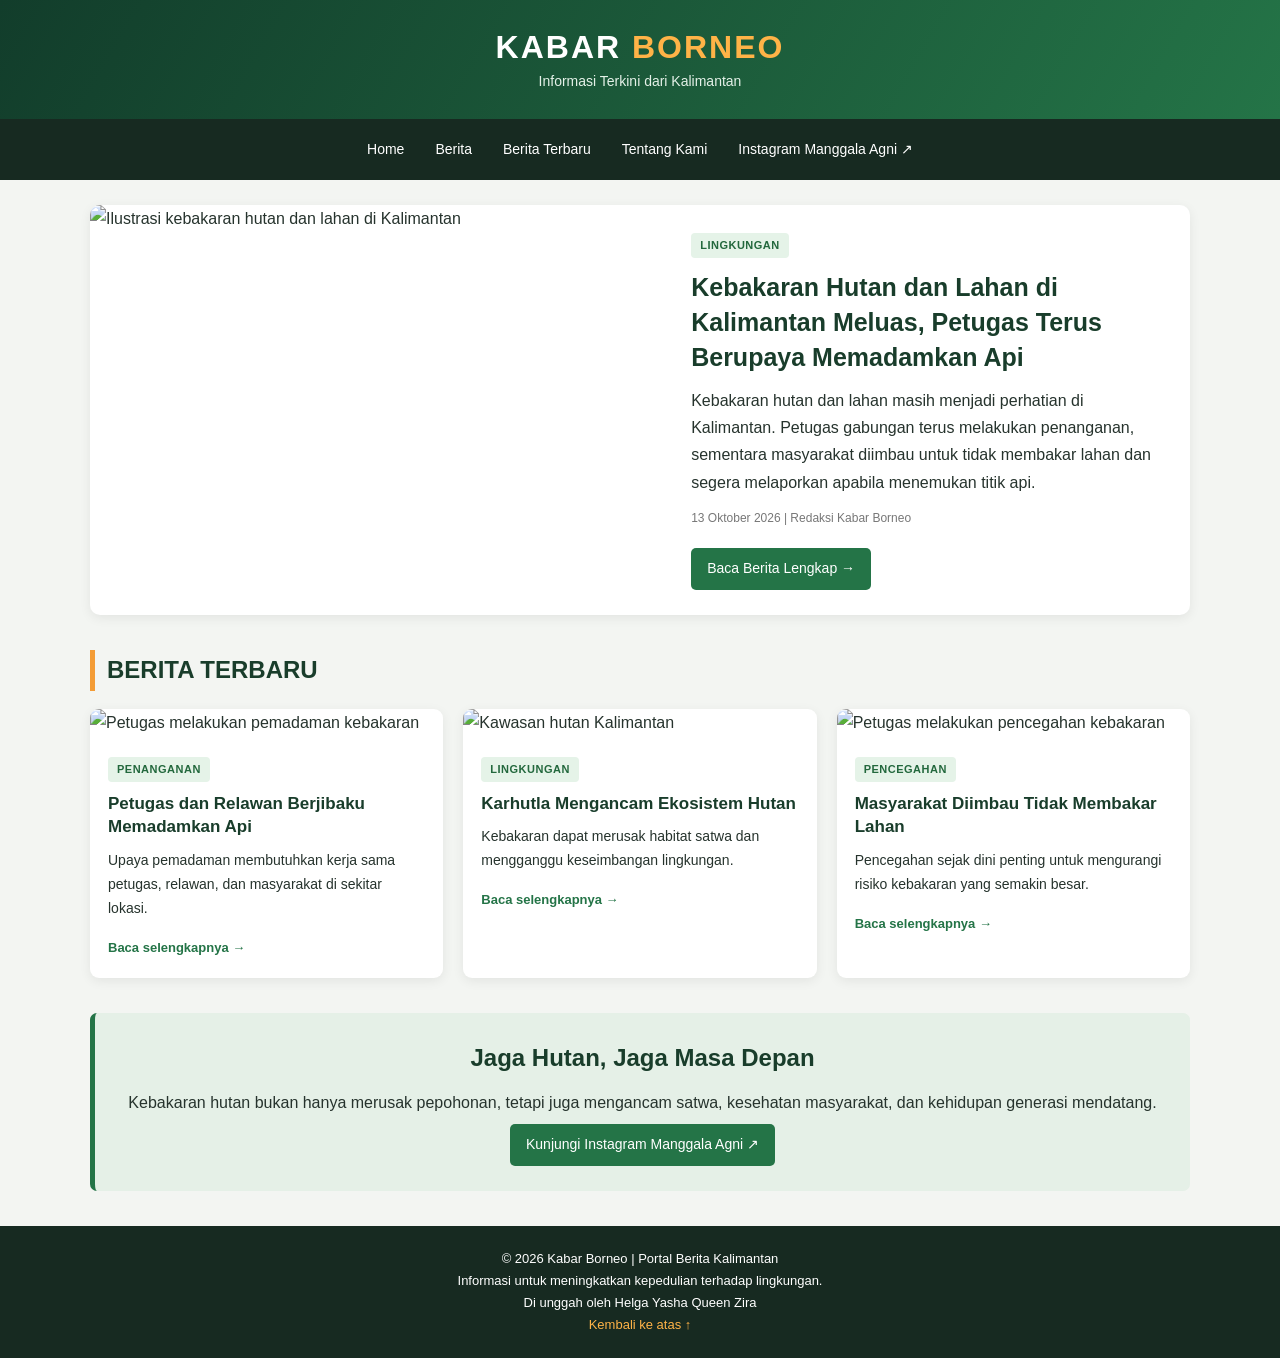
==== index.html @ 1bca2260 "Add files via upload" ====
<!DOCTYPE html>
<html lang="id">
<head>
    <meta charset="UTF-8">
    <meta name="viewport" content="width=device-width, initial-scale=1.0">
    <title>Kabar Borneo - Berita Kalimantan</title>
    <link rel="stylesheet" href="style.css">
</head>
<body>

    <header id="awal">
        <div class="logo">
            <h1>KABAR <span>BORNEO</span></h1>
            <p>Informasi Terkini dari Kalimantan</p>
        </div>
    </header>

    <nav>
        <a href="index.html">Home</a>
        <a href="berita.html">Berita</a>
        <a href="#terbaru">Berita Terbaru</a>
        <a href="#tentang">Tentang Kami</a>
        <a href="https://www.instagram.com/manggalaagni_daopspontianak?xtok=MWlxdHQyYnc1dWN5Zg=="
           target="_blank" rel="noopener noreferrer">Instagram Manggala Agni ↗</a>
    </nav>

    <main class="container">

        <section class="headline">
            <img src="GAMBAR/kerhutlah 2.jpg"
                 alt="Ilustrasi kebakaran hutan dan lahan di Kalimantan">

            <div class="headline-text">
                <span class="kategori">LINGKUNGAN</span>
                <h2>Kebakaran Hutan dan Lahan di Kalimantan Meluas, Petugas Terus Berupaya Memadamkan Api</h2>

                <p>
                    Kebakaran hutan dan lahan masih menjadi perhatian di
                    Kalimantan. Petugas gabungan terus melakukan penanganan,
                    sementara masyarakat diimbau untuk tidak membakar lahan
                    dan segera melaporkan apabila menemukan titik api.
                </p>

                <p class="tanggal">13 Oktober 2026 | Redaksi Kabar Borneo</p>

                <a class="tombol" href="berita.html">Baca Berita Lengkap →</a>
            </div>
        </section>

        <h2 class="judul" id="terbaru">BERITA TERBARU</h2>

        <section class="kartu-berita">

            <article class="kartu">
                <img src="GAMBAR/kerhutlah3.jpg"
                     alt="Petugas melakukan pemadaman kebakaran">
                <div class="isi-kartu">
                    <span class="kategori">PENANGANAN</span>
                    <h3>Petugas dan Relawan Berjibaku Memadamkan Api</h3>
                    <p>Upaya pemadaman membutuhkan kerja sama petugas,
                    relawan, dan masyarakat di sekitar lokasi.</p>
                    <a href="berita.html">Baca selengkapnya →</a>
                </div>
            </article>

            <article class="kartu">
                <img src="GAMBAR/kerhutlah1.jpg"
                     alt="Kawasan hutan Kalimantan">
                <div class="isi-kartu">
                    <span class="kategori">LINGKUNGAN</span>
                    <h3>Karhutla Mengancam Ekosistem Hutan</h3>
                    <p>Kebakaran dapat merusak habitat satwa dan
                    mengganggu keseimbangan lingkungan.</p>
                    <a href="berita.html#dampak">Baca selengkapnya →</a>
                </div>
            </article>

            <article class="kartu">
                <img src="GAMBAR/kerhutlah4.jpg"
                     alt="Petugas melakukan pencegahan kebakaran">
                <div class="isi-kartu">
                    <span class="kategori">PENCEGAHAN</span>
                    <h3>Masyarakat Diimbau Tidak Membakar Lahan</h3>
                    <p>Pencegahan sejak dini penting untuk mengurangi
                    risiko kebakaran yang semakin besar.</p>
                    <a href="berita.html#pencegahan">Baca selengkapnya →</a>
                </div>
            </article>

        </section>

        <section class="info" id="tentang">
            <h2>Jaga Hutan, Jaga Masa Depan</h2>
            <p>
                Kebakaran hutan bukan hanya merusak pepohonan,
                tetapi juga mengancam satwa, kesehatan masyarakat,
                dan kehidupan generasi mendatang.
            </p>
            <a class="tombol"
               href="https://www.instagram.com/manggalaagni_daopspontianak?xtok=MWlxdHQyYnc1dWN5Zg=="
               target="_blank" rel="noopener noreferrer">
               Kunjungi Instagram Manggala Agni ↗
            </a>
        </section>

    </main>

    <footer>
        <p>&copy; 2026 Kabar Borneo | Portal Berita Kalimantan</p>
        <p>Informasi untuk meningkatkan kepedulian terhadap lingkungan.</p>
        <p>Di unggah oleh Helga Yasha Queen Zira</p>
        <a href="#awal">Kembali ke atas ↑</a>
    </footer>

</body>
</html>
---- style.css ----
* {
    margin: 0;
    padding: 0;
    box-sizing: border-box;
}

html {
    scroll-behavior: smooth;
}

body {
    font-family: Arial, Helvetica, sans-serif;
    background-color: #f3f5f2;
    color: #26332d;
    line-height: 1.7;
}

/* HEADER */
header {
    background: linear-gradient(120deg, #123d2b, #247447);
    color: white;
    padding: 25px 20px;
    text-align: center;
}

.logo h1 {
    font-size: 32px;
    letter-spacing: 2px;
    line-height: 1.4;
}

.logo span {
    color: #ffb347;
}

.logo p {
    font-size: 14px;
    color: #e4f1e8;
}

/* MENU NAVIGASI */
nav {
    background-color: #172a21;
    display: flex;
    justify-content: center;
    flex-wrap: wrap;
    gap: 5px;
    padding: 10px;
}

nav a {
    color: white;
    text-decoration: none;
    padding: 9px 13px;
    font-size: 14px;
    border-radius: 4px;
}

nav a:hover {
    background-color: #f39c36;
    color: #172a21;
}


.breaking strong {
    white-space: nowrap;
    font-size: 13px;
}

.breaking marquee {
    font-size: 14px;
}

/* KONTEN UTAMA */
.container {
    width: 90%;
    max-width: 1100px;
    margin: 25px auto;
}

/* BERITA UTAMA */
.headline {
    background-color: white;
    display: grid;
    grid-template-columns: 1.1fr 1fr;
    border-radius: 10px;
    overflow: hidden;
    box-shadow: 0 3px 12px #00000012;
}

.headline > img {
    width: 100%;
    height: 100%;
    min-height: 330px;
    object-fit: cover;
}

.headline-text {
    padding: 25px;
    align-self: center;
}

.headline-text h2 {
    font-size: 25px;
    line-height: 1.4;
    margin: 12px 0;
    color: #193d2b;
}

.headline-text p {
    margin-bottom: 12px;
}

/* KATEGORI DAN TANGGAL */
.kategori {
    display: inline-block;
    background-color: #e5f3e8;
    color: #23683d;
    padding: 3px 9px;
    border-radius: 4px;
    font-size: 11px;
    font-weight: bold;
    letter-spacing: 0.5px;
}

.tanggal {
    color: #777;
    font-size: 12px;
    margin: 12px 0;
}

/* TOMBOL DAN LINK */
.tombol {
    display: inline-block;
    background-color: #247447;
    color: white;
    text-decoration: none;
    padding: 9px 16px;
    border-radius: 5px;
    margin-top: 8px;
    font-size: 14px;
}

.tombol:hover {
    background-color: #f39c36;
    color: #172a21;
}

a {
    color: #247447;
}

a:hover {
    color: #e65c32;
}

/* JUDUL BAGIAN */
.judul {
    margin: 35px 0 18px;
    padding-left: 12px;
    border-left: 5px solid #f39c36;
    color: #193d2b;
}

/* KARTU BERITA */
.kartu-berita {
    display: grid;
    grid-template-columns: repeat(3, 1fr);
    gap: 20px;
}

.kartu {
    background-color: white;
    border-radius: 9px;
    overflow: hidden;
    box-shadow: 0 3px 12px #00000012;
    transition: transform 0.2s;
}

.kartu:hover {
    transform: translateY(-4px);
}

.kartu img {
    width: 100%;
    height: 180px;
    object-fit: cover;
}

.isi-kartu {
    padding: 18px;
}

.isi-kartu h3 {
    color: #193d2b;
    font-size: 17px;
    line-height: 1.4;
    margin: 10px 0;
}

.isi-kartu p {
    font-size: 14px;
    margin-bottom: 12px;
}

.isi-kartu a {
    text-decoration: none;
    font-weight: bold;
    font-size: 13px;
}

/* KOTAK INFORMASI */
.info {
    margin: 35px 0;
    padding: 25px;
    background-color: #e5f0e7;
    border-left: 5px solid #247447;
    border-radius: 7px;
    text-align: center;
}

.info h2 {
    color: #193d2b;
    margin-bottom: 10px;
}

/* HALAMAN BERITA */
.halaman-berita {
    background-color: white;
    padding: 30px;
    border-radius: 9px;
    box-shadow: 0 3px 12px #00000010;
}

.breadcrumb {
    color: #777;
    font-size: 13px;
    margin-bottom: 20px;
}

.halaman-berita article > h1 {
    font-size: 31px;
    line-height: 1.4;
    color: #193d2b;
    margin: 12px 0;
}

.halaman-berita article > h2 {
    color: #193d2b;
    font-size: 23px;
    margin: 25px 0 12px;
    border-bottom: 2px solid #e5eee7;
    padding-bottom: 6px;
}

.halaman-berita article > p {
    text-align: justify;
    margin: 15px 0;
}

.gambar-utama {
    width: 100%;
    max-height: 450px;
    object-fit: cover;
    border-radius: 7px;
    margin-top: 15px;
}

.gambar-isi {
    width: 100%;
    max-height: 380px;
    object-fit: cover;
    border-radius: 7px;
    margin: 12px 0;
}

.caption {
    color: #777;
    font-size: 12px;
    font-style: italic;
}

.halaman-berita ul,
.halaman-berita ol {
    padding-left: 25px;
    margin: 12px 0;
}

.halaman-berita li {
    margin-bottom: 7px;
}

/* TABEL DATA */
table {
    width: 100%;
    border-collapse: collapse;
    margin: 20px 0;
}

th, td {
    border: 1px solid #d6dfd8;
    padding: 12px;
    text-align: left;
}

th {
    background-color: #247447;
    color: white;
}

tr:nth-child(even) {
    background-color: #f0f5f1;
}

.catatan {
    color: #666;
    font-size: 13px;
}

.sumber {
    background-color: #f4f7f4;
    padding: 20px;
    margin-top: 25px;
    border-radius: 7px;
}

.sumber h3 {
    color: #193d2b;
    margin-bottom: 10px;
}

.sumber p {
    overflow-wrap: anywhere;
}

.kembali {
    margin-top: 25px;
    text-align: center;
}

/* FOOTER */
footer {
    background-color: #172a21;
    color: white;
    text-align: center;
    padding: 22px 15px;
    margin-top: 35px;
    font-size: 13px;
}

footer a {
    color: #ffb347;
    text-decoration: none;
}

/* TAMPILAN HP */
@media screen and (max-width: 768px) {
    .container {
        width: 94%;
    }

    .logo h1 {
        font-size: 26px;
    }

    .headline {
        grid-template-columns: 1fr;
    }

    .headline > img {
        min-height: 220px;
        height: 250px;
    }

    .headline-text h2 {
        font-size: 22px;
    }

    .kartu-berita {
        grid-template-columns: 1fr;
    }

    .kartu img {
        height: 220px;
    }

    .halaman-berita {
        padding: 18px;
    }

    .halaman-berita article > h1 {
        font-size: 25px;
    }

    .breaking {
        align-items: flex-start;
    }

    nav {
        justify-content: flex-start;
    }
}
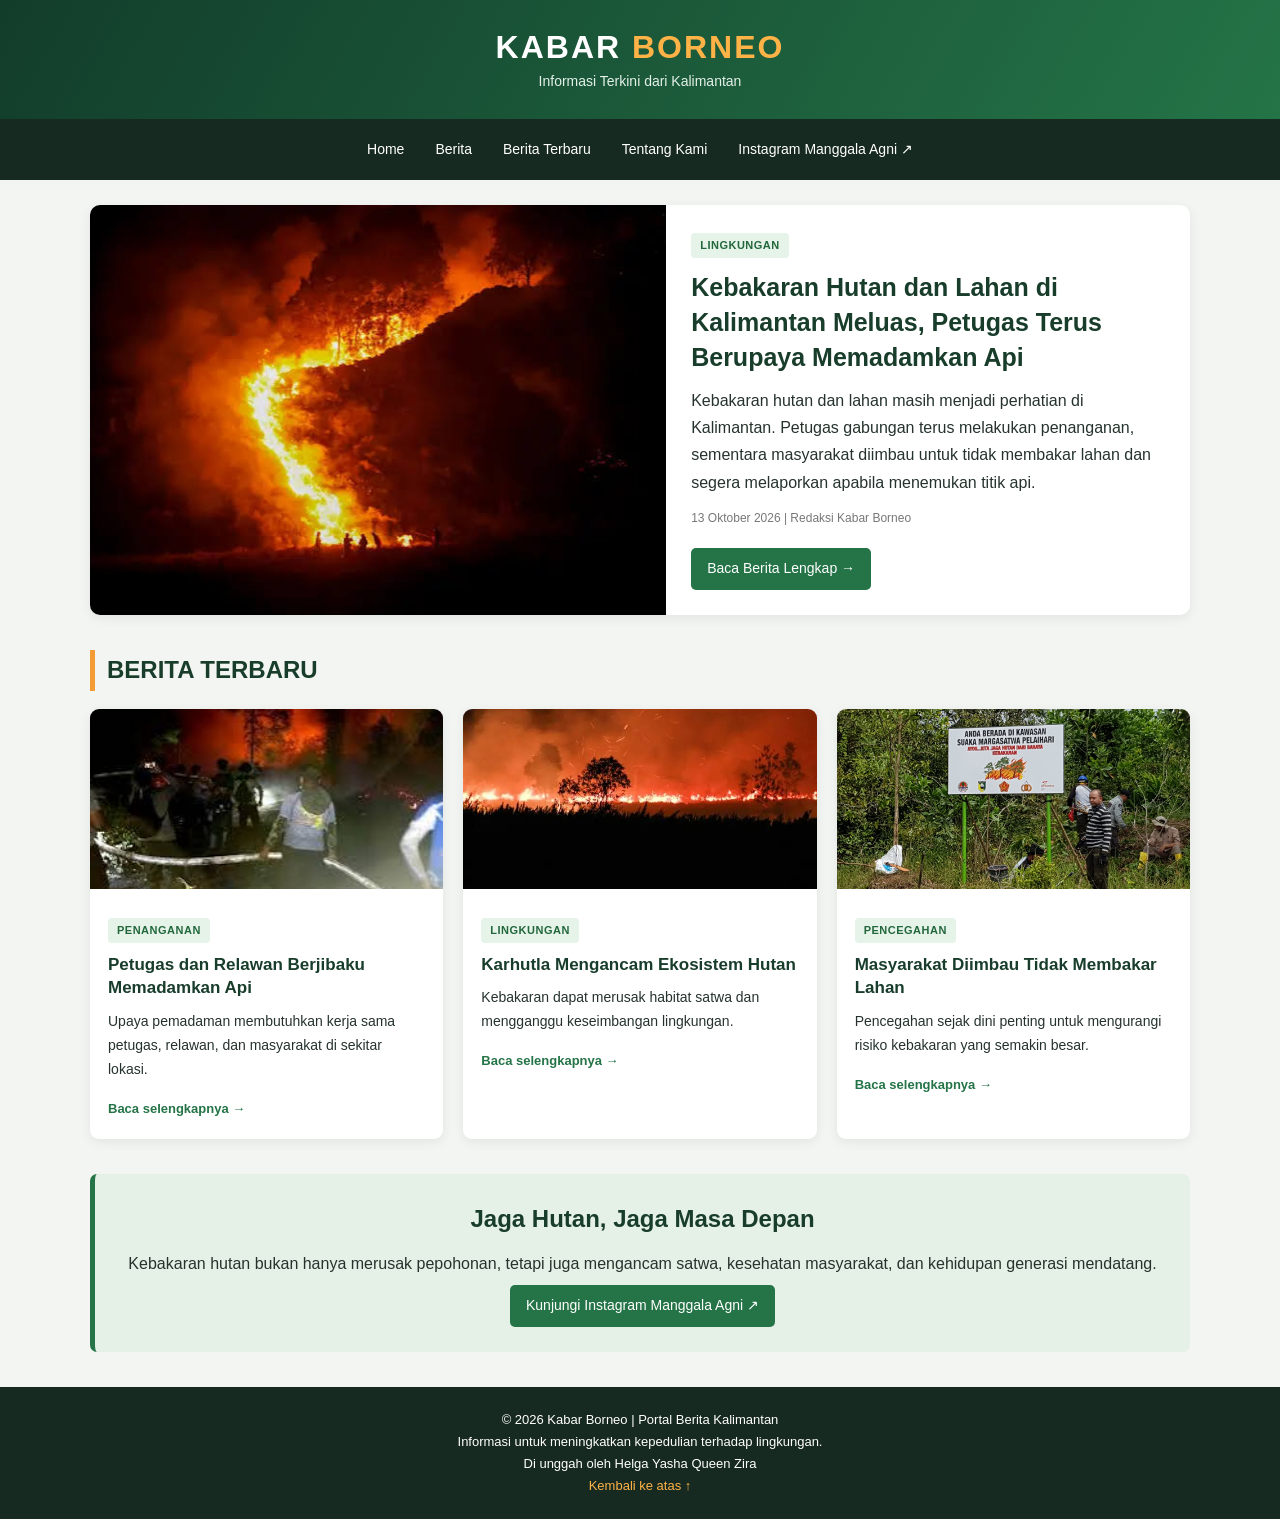
==== commit 77346a4a: "Update index.html" ====
--- a/index.html
+++ b/index.html
@@ -28,7 +28,7 @@
     <main class="container">
 
         <section class="headline">
-            <img src="GAMBAR/kerhutlah 2.jpg"
+            <img src="kerhutlah 2.jpg"
                  alt="Ilustrasi kebakaran hutan dan lahan di Kalimantan">
 
             <div class="headline-text">
@@ -53,7 +53,7 @@
         <section class="kartu-berita">
 
             <article class="kartu">
-                <img src="GAMBAR/kerhutlah3.jpg"
+                <img src="kerhutlah3.jpg"
                      alt="Petugas melakukan pemadaman kebakaran">
                 <div class="isi-kartu">
                     <span class="kategori">PENANGANAN</span>
@@ -65,7 +65,7 @@
             </article>
 
             <article class="kartu">
-                <img src="GAMBAR/kerhutlah1.jpg"
+                <img src="kerhutlah1.jpg"
                      alt="Kawasan hutan Kalimantan">
                 <div class="isi-kartu">
                     <span class="kategori">LINGKUNGAN</span>
@@ -77,7 +77,7 @@
             </article>
 
             <article class="kartu">
-                <img src="GAMBAR/kerhutlah4.jpg"
+                <img src="kerhutlah4.jpg"
                      alt="Petugas melakukan pencegahan kebakaran">
                 <div class="isi-kartu">
                     <span class="kategori">PENCEGAHAN</span>
@@ -114,4 +114,4 @@
     </footer>
 
 </body>
-</html>+</html>
